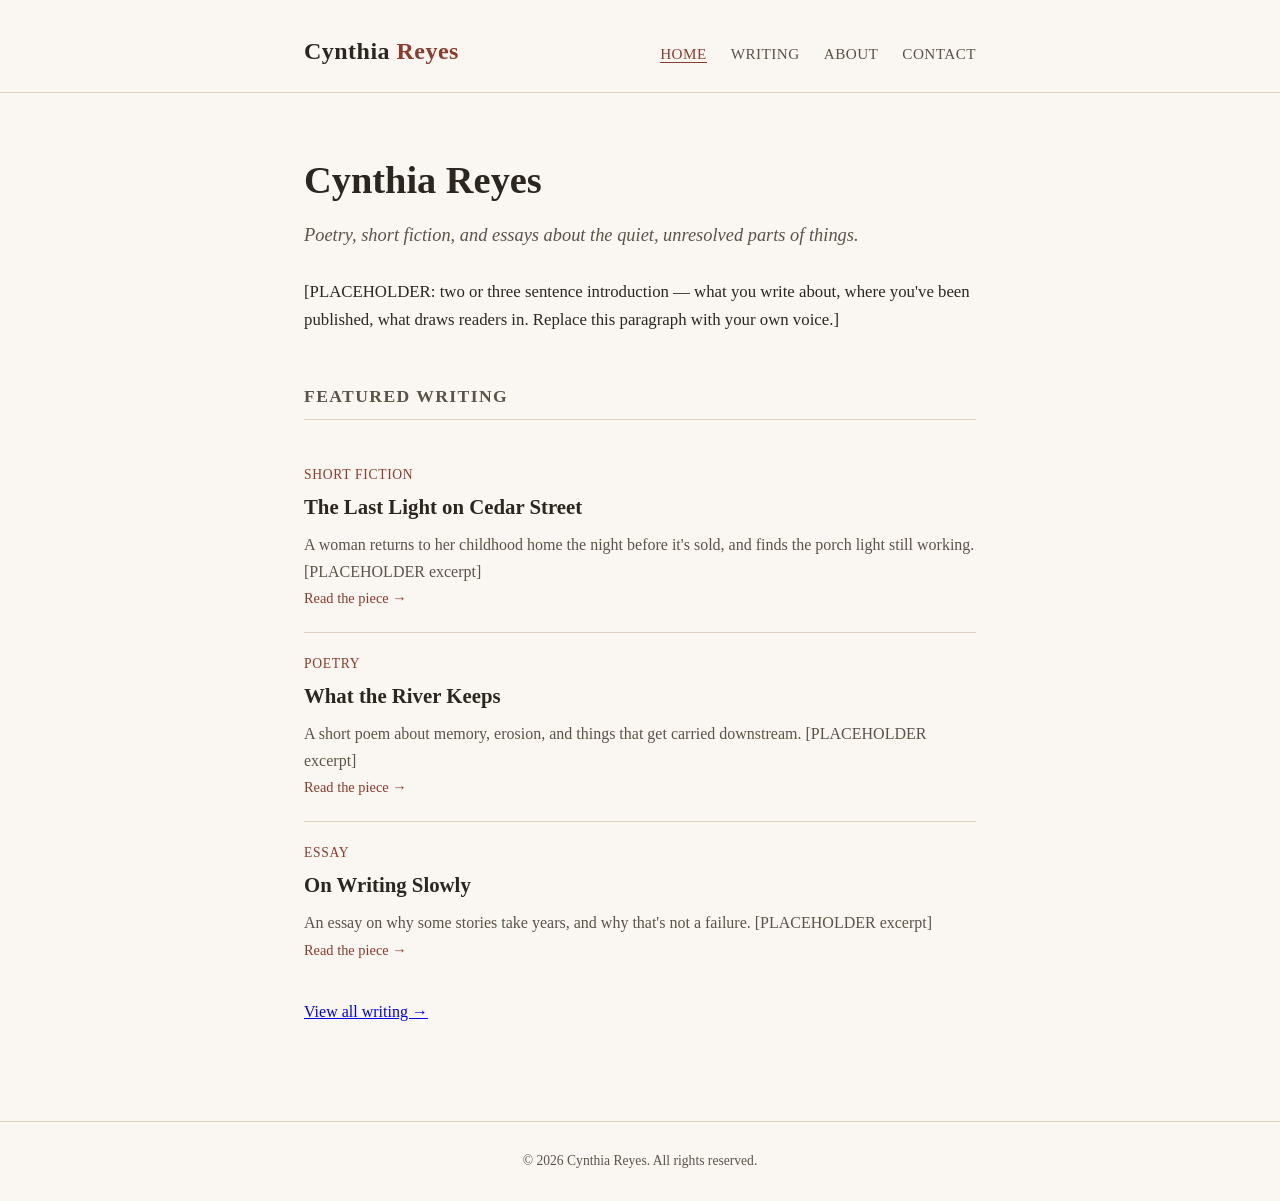
==== index.html @ 250b8034 "Scaffold static creative-writing portfolio site Simple HTML/CSS site with home, writing index, about" ====
<!DOCTYPE html>
<html lang="en">
<head>
  <meta charset="UTF-8">
  <meta name="viewport" content="width=device-width, initial-scale=1.0">
  <title>Cynthia Reyes &mdash; Writing</title>
  <meta name="description" content="Creative writing portfolio of Cynthia Reyes &mdash; poetry, short fiction, and essays.">
  <link rel="stylesheet" href="css/style.css">
</head>
<body>
  <header class="site-header">
    <div class="wrap">
      <a class="site-title" href="index.html">Cynthia <span class="surname">Reyes</span></a>
      <nav class="site-nav">
        <a href="index.html" class="active">Home</a>
        <a href="writing.html">Writing</a>
        <a href="about.html">About</a>
        <a href="contact.html">Contact</a>
      </nav>
    </div>
  </header>

  <main>
    <div class="wrap">
      <section class="hero">
        <h1>Cynthia Reyes</h1>
        <p class="tagline">Poetry, short fiction, and essays about the quiet, unresolved parts of things.</p>
        <p>
          [PLACEHOLDER: two or three sentence introduction &mdash; what you write about,
          where you've been published, what draws readers in. Replace this paragraph
          with your own voice.]
        </p>
      </section>

      <h2 class="section-title">Featured Writing</h2>
      <ul class="piece-list">
        <li class="piece-card">
          <div class="piece-meta">Short Fiction</div>
          <h3><a href="writing/the-last-light.html">The Last Light on Cedar Street</a></h3>
          <p>A woman returns to her childhood home the night before it's sold, and finds the porch light still working. [PLACEHOLDER excerpt]</p>
          <a class="read-more" href="writing/the-last-light.html">Read the piece &rarr;</a>
        </li>
        <li class="piece-card">
          <div class="piece-meta">Poetry</div>
          <h3><a href="writing/what-the-river-keeps.html">What the River Keeps</a></h3>
          <p>A short poem about memory, erosion, and things that get carried downstream. [PLACEHOLDER excerpt]</p>
          <a class="read-more" href="writing/what-the-river-keeps.html">Read the piece &rarr;</a>
        </li>
        <li class="piece-card">
          <div class="piece-meta">Essay</div>
          <h3><a href="writing/on-writing-slowly.html">On Writing Slowly</a></h3>
          <p>An essay on why some stories take years, and why that's not a failure. [PLACEHOLDER excerpt]</p>
          <a class="read-more" href="writing/on-writing-slowly.html">Read the piece &rarr;</a>
        </li>
      </ul>

      <p><a href="writing.html">View all writing &rarr;</a></p>
    </div>
  </main>

  <footer class="site-footer">
    <div class="wrap">
      &copy; 2026 Cynthia Reyes. All rights reserved.
    </div>
  </footer>
</body>
</html>
---- css/style.css ----
:root {
  --bg: #faf7f2;
  --bg-alt: #f1ebe1;
  --ink: #2b2620;
  --ink-soft: #5c5348;
  --accent: #8c3b2e;
  --border: #ddd2c0;
  --max-width: 720px;
}

* {
  box-sizing: border-box;
}

body {
  margin: 0;
  background: var(--bg);
  color: var(--ink);
  font-family: "Iowan Old Style", "Palatino Linotype", Palatino, Georgia, "Times New Roman", serif;
  line-height: 1.65;
}

.wrap {
  max-width: var(--max-width);
  margin: 0 auto;
  padding: 0 24px;
}

header.site-header {
  border-bottom: 1px solid var(--border);
  padding: 32px 0 20px;
}

header.site-header .wrap {
  display: flex;
  justify-content: space-between;
  align-items: baseline;
  flex-wrap: wrap;
  gap: 12px;
}

.site-title {
  font-size: 1.5rem;
  letter-spacing: 0.02em;
  text-decoration: none;
  color: var(--ink);
  font-weight: 600;
}

.site-title .surname {
  color: var(--accent);
}

nav.site-nav a {
  color: var(--ink-soft);
  text-decoration: none;
  margin-left: 20px;
  font-size: 0.95rem;
  letter-spacing: 0.03em;
  text-transform: uppercase;
}

nav.site-nav a:first-child {
  margin-left: 0;
}

nav.site-nav a:hover,
nav.site-nav a.active {
  color: var(--accent);
  border-bottom: 1px solid var(--accent);
}

main {
  padding: 56px 0 80px;
}

.hero h1 {
  font-size: 2.4rem;
  margin: 0 0 8px;
}

.hero .tagline {
  color: var(--ink-soft);
  font-style: italic;
  margin: 0 0 28px;
  font-size: 1.15rem;
}

.hero p {
  font-size: 1.05rem;
}

.section-title {
  font-size: 1.1rem;
  text-transform: uppercase;
  letter-spacing: 0.08em;
  color: var(--ink-soft);
  border-bottom: 1px solid var(--border);
  padding-bottom: 8px;
  margin: 48px 0 24px;
}

.piece-list {
  list-style: none;
  margin: 0;
  padding: 0;
}

.piece-card {
  padding: 20px 0;
  border-bottom: 1px solid var(--border);
}

.piece-card:last-child {
  border-bottom: none;
}

.piece-card .piece-meta {
  font-size: 0.85rem;
  text-transform: uppercase;
  letter-spacing: 0.05em;
  color: var(--accent);
  margin-bottom: 4px;
}

.piece-card h3 {
  margin: 0 0 8px;
  font-size: 1.3rem;
}

.piece-card h3 a {
  color: var(--ink);
  text-decoration: none;
}

.piece-card h3 a:hover {
  color: var(--accent);
}

.piece-card p {
  margin: 0;
  color: var(--ink-soft);
}

.read-more {
  color: var(--accent);
  text-decoration: none;
  font-size: 0.9rem;
}

.piece-header {
  margin-bottom: 32px;
}

.piece-header .piece-meta {
  font-size: 0.85rem;
  text-transform: uppercase;
  letter-spacing: 0.05em;
  color: var(--accent);
  margin-bottom: 8px;
}

.piece-header h1 {
  margin: 0 0 12px;
}

.piece-body p {
  margin: 0 0 20px;
}

.back-link {
  display: inline-block;
  margin-top: 32px;
  color: var(--ink-soft);
  text-decoration: none;
  font-size: 0.9rem;
}

.back-link:hover {
  color: var(--accent);
}

.about-photo {
  width: 160px;
  height: 160px;
  border-radius: 50%;
  background: var(--bg-alt);
  border: 1px solid var(--border);
  display: flex;
  align-items: center;
  justify-content: center;
  color: var(--ink-soft);
  font-size: 0.8rem;
  text-align: center;
  margin-bottom: 28px;
}

.contact-list {
  list-style: none;
  padding: 0;
}

.contact-list li {
  margin-bottom: 12px;
}

.contact-list a {
  color: var(--accent);
  text-decoration: none;
  font-size: 1.05rem;
}

.contact-list a:hover {
  text-decoration: underline;
}

footer.site-footer {
  border-top: 1px solid var(--border);
  padding: 28px 0;
  color: var(--ink-soft);
  font-size: 0.85rem;
  text-align: center;
}

.placeholder-note {
  background: var(--bg-alt);
  border: 1px dashed var(--border);
  padding: 12px 16px;
  font-size: 0.85rem;
  color: var(--ink-soft);
  border-radius: 4px;
  margin-bottom: 32px;
}

@media (max-width: 480px) {
  header.site-header .wrap {
    flex-direction: column;
    align-items: flex-start;
  }

  nav.site-nav a {
    margin-left: 0;
    margin-right: 16px;
  }
}
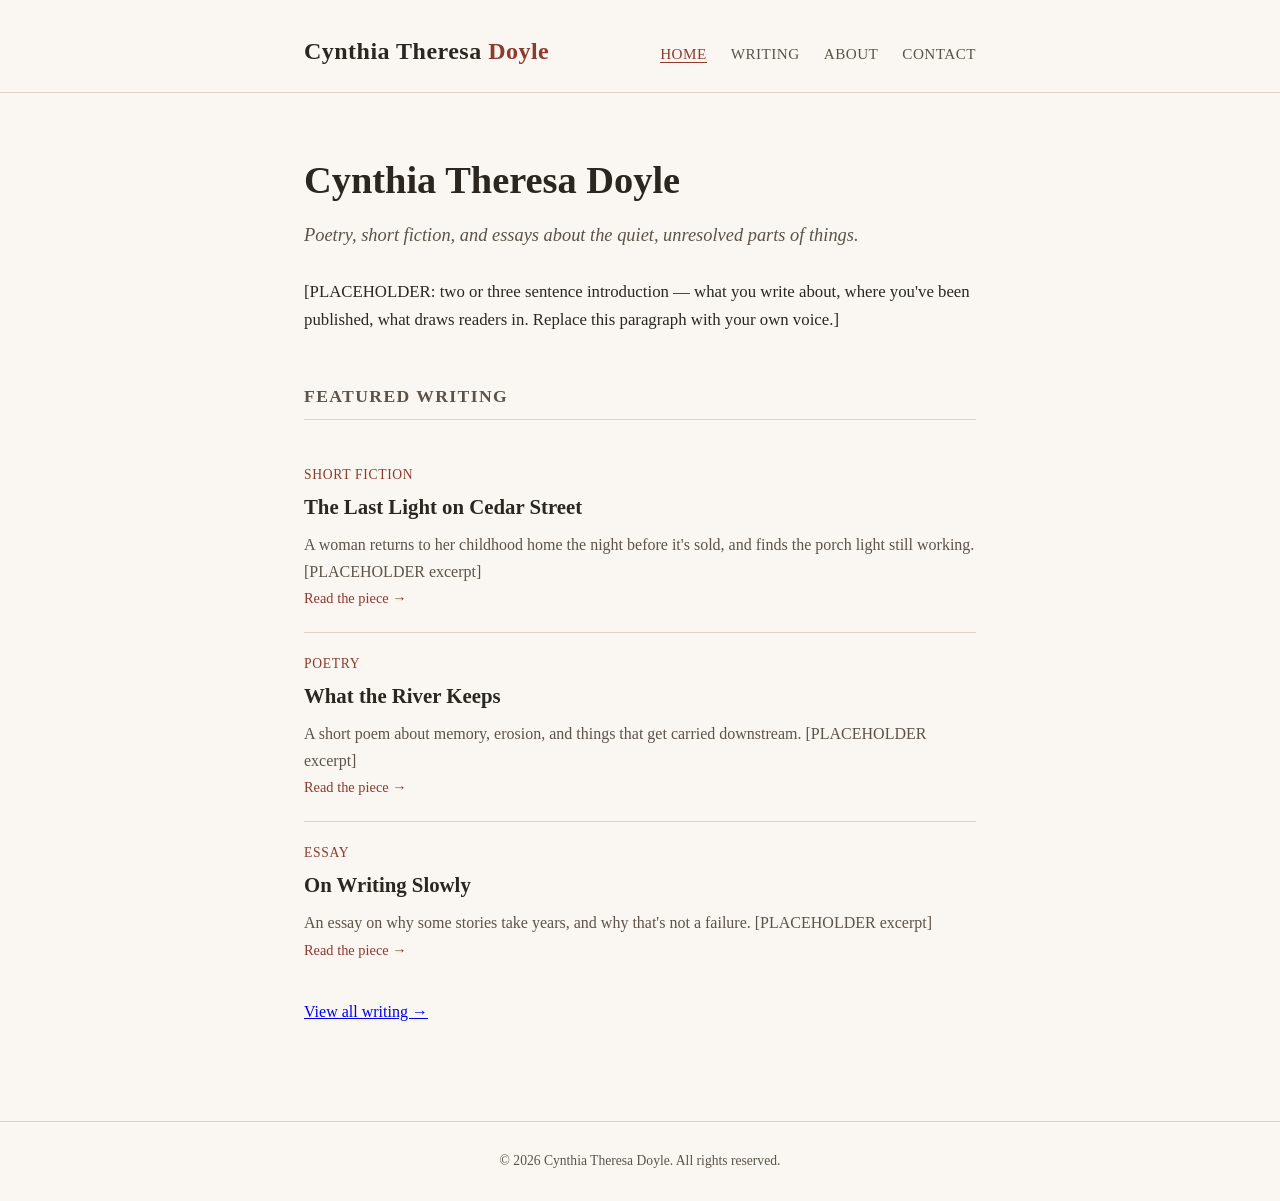
==== commit 6dc37948: "Set real domain and name Update CNAME to cynthiatheresadoyle.com, replace the placeholder name with " ====
--- a/index.html
+++ b/index.html
@@ -3,14 +3,14 @@
 <head>
   <meta charset="UTF-8">
   <meta name="viewport" content="width=device-width, initial-scale=1.0">
-  <title>Cynthia Reyes &mdash; Writing</title>
-  <meta name="description" content="Creative writing portfolio of Cynthia Reyes &mdash; poetry, short fiction, and essays.">
+  <title>Cynthia Theresa Doyle &mdash; Writing</title>
+  <meta name="description" content="Creative writing portfolio of Cynthia Theresa Doyle &mdash; poetry, short fiction, and essays.">
   <link rel="stylesheet" href="css/style.css">
 </head>
 <body>
   <header class="site-header">
     <div class="wrap">
-      <a class="site-title" href="index.html">Cynthia <span class="surname">Reyes</span></a>
+      <a class="site-title" href="index.html">Cynthia Theresa <span class="surname">Doyle</span></a>
       <nav class="site-nav">
         <a href="index.html" class="active">Home</a>
         <a href="writing.html">Writing</a>
@@ -23,7 +23,7 @@
   <main>
     <div class="wrap">
       <section class="hero">
-        <h1>Cynthia Reyes</h1>
+        <h1>Cynthia Theresa Doyle</h1>
         <p class="tagline">Poetry, short fiction, and essays about the quiet, unresolved parts of things.</p>
         <p>
           [PLACEHOLDER: two or three sentence introduction &mdash; what you write about,
@@ -60,7 +60,7 @@
 
   <footer class="site-footer">
     <div class="wrap">
-      &copy; 2026 Cynthia Reyes. All rights reserved.
+      &copy; 2026 Cynthia Theresa Doyle. All rights reserved.
     </div>
   </footer>
 </body>
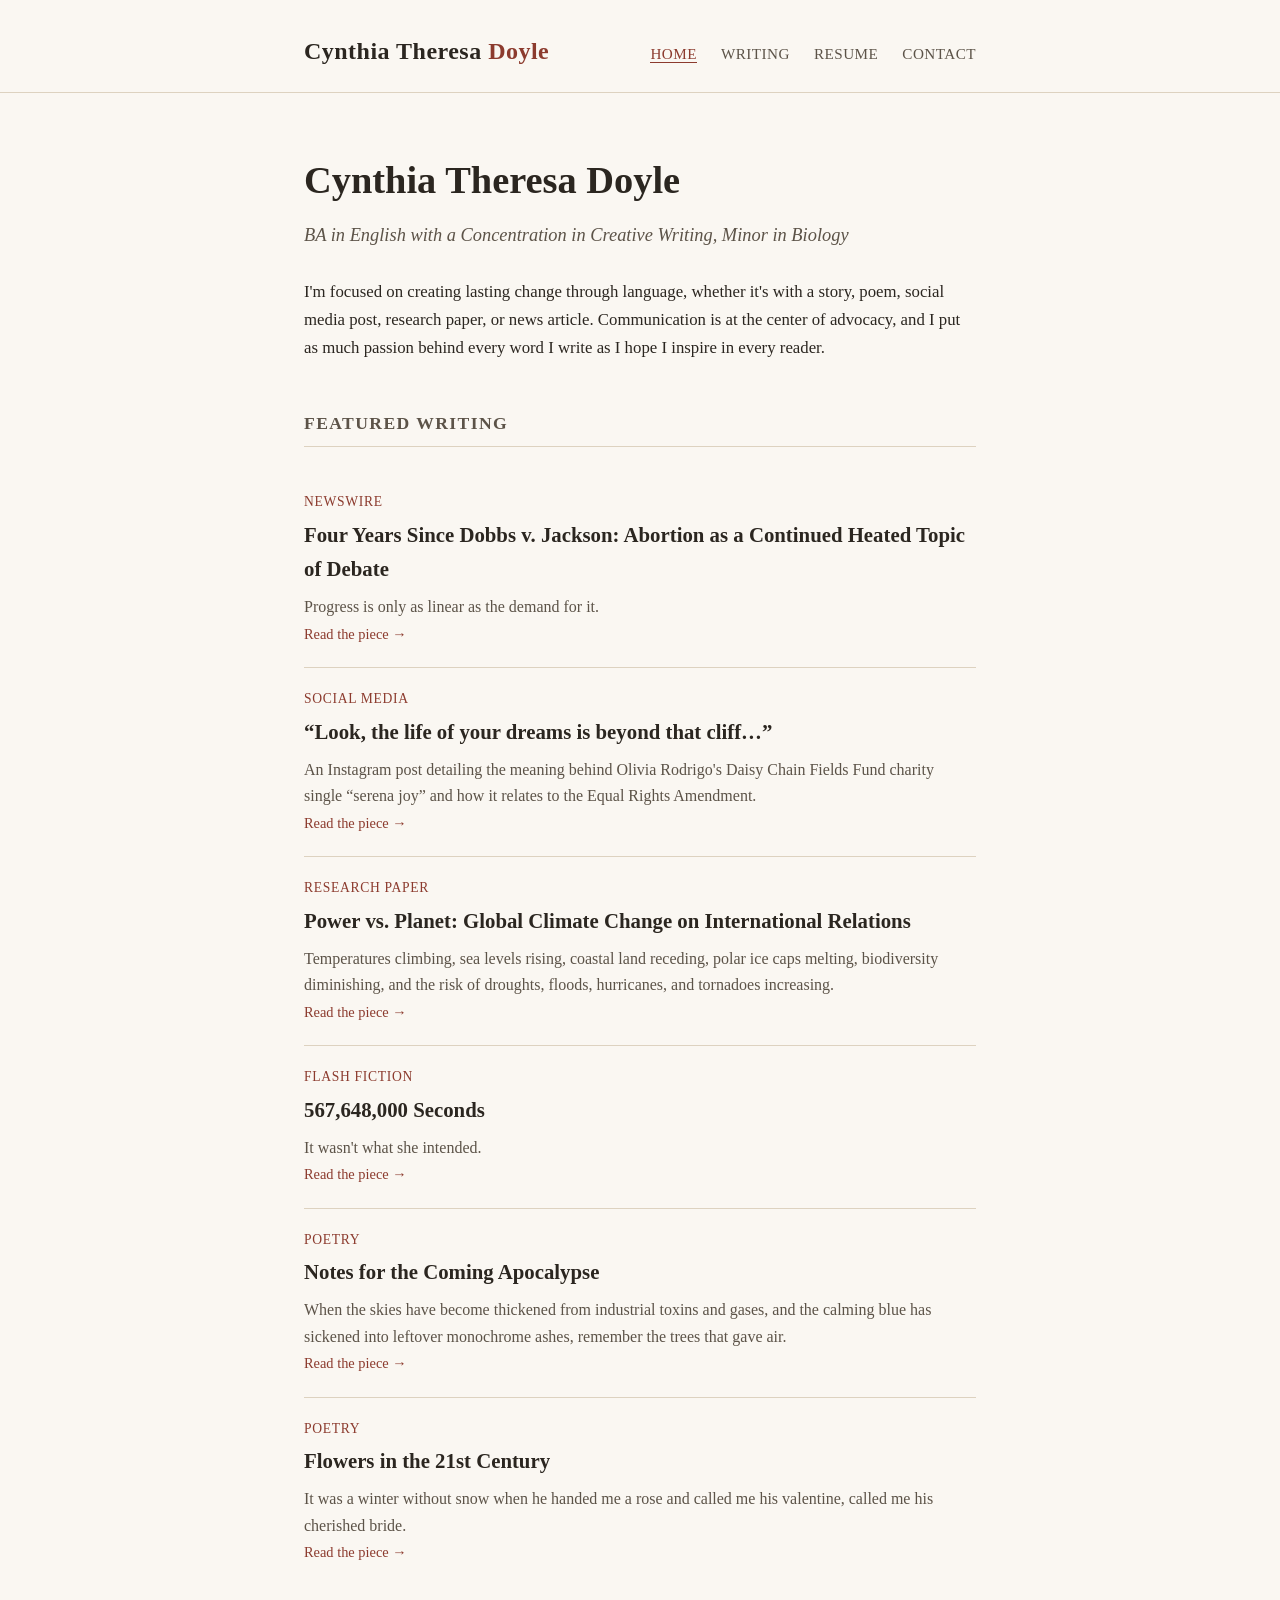
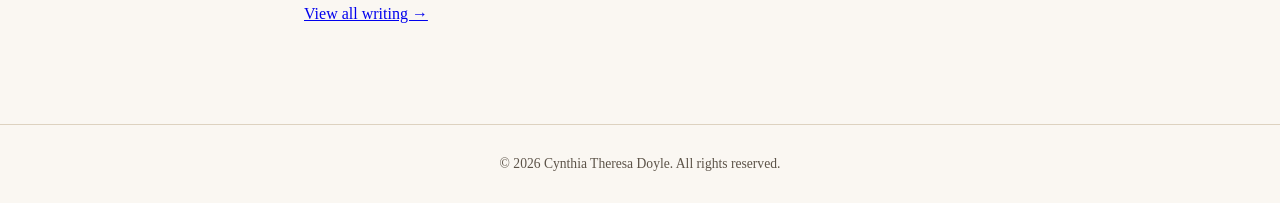
==== commit 91392ee8: "Replace fictional placeholder content with real portfolio Rebuild the site around Cynthia's actual w" ====
--- a/index.html
+++ b/index.html
@@ -4,7 +4,7 @@
   <meta charset="UTF-8">
   <meta name="viewport" content="width=device-width, initial-scale=1.0">
   <title>Cynthia Theresa Doyle &mdash; Writing</title>
-  <meta name="description" content="Creative writing portfolio of Cynthia Theresa Doyle &mdash; poetry, short fiction, and essays.">
+  <meta name="description" content="Writing portfolio of Cynthia Theresa Doyle &mdash; journalism, social media campaigns, research writing, fiction, and poetry.">
   <link rel="stylesheet" href="css/style.css">
 </head>
 <body>
@@ -14,7 +14,7 @@
       <nav class="site-nav">
         <a href="index.html" class="active">Home</a>
         <a href="writing.html">Writing</a>
-        <a href="about.html">About</a>
+        <a href="resume.html">Resume</a>
         <a href="contact.html">Contact</a>
       </nav>
     </div>
@@ -24,33 +24,52 @@
     <div class="wrap">
       <section class="hero">
         <h1>Cynthia Theresa Doyle</h1>
-        <p class="tagline">Poetry, short fiction, and essays about the quiet, unresolved parts of things.</p>
+        <p class="tagline">BA in English with a Concentration in Creative Writing, Minor in Biology</p>
         <p>
-          [PLACEHOLDER: two or three sentence introduction &mdash; what you write about,
-          where you've been published, what draws readers in. Replace this paragraph
-          with your own voice.]
+          I'm focused on creating lasting change through language, whether it's with a story,
+          poem, social media post, research paper, or news article. Communication is at the
+          center of advocacy, and I put as much passion behind every word I write as I hope
+          I inspire in every reader.
         </p>
       </section>
 
       <h2 class="section-title">Featured Writing</h2>
       <ul class="piece-list">
         <li class="piece-card">
-          <div class="piece-meta">Short Fiction</div>
-          <h3><a href="writing/the-last-light.html">The Last Light on Cedar Street</a></h3>
-          <p>A woman returns to her childhood home the night before it's sold, and finds the porch light still working. [PLACEHOLDER excerpt]</p>
-          <a class="read-more" href="writing/the-last-light.html">Read the piece &rarr;</a>
+          <div class="piece-meta">Newswire</div>
+          <h3><a href="writing/dobbs-v-jackson.html">Four Years Since Dobbs v. Jackson: Abortion as a Continued Heated Topic of Debate</a></h3>
+          <p>Progress is only as linear as the demand for it.</p>
+          <a class="read-more" href="writing/dobbs-v-jackson.html">Read the piece &rarr;</a>
+        </li>
+        <li class="piece-card">
+          <div class="piece-meta">Social Media</div>
+          <h3><a href="writing/era-social-campaign.html">&ldquo;Look, the life of your dreams is beyond that cliff&hellip;&rdquo;</a></h3>
+          <p>An Instagram post detailing the meaning behind Olivia Rodrigo's Daisy Chain Fields Fund charity single &ldquo;serena joy&rdquo; and how it relates to the Equal Rights Amendment.</p>
+          <a class="read-more" href="writing/era-social-campaign.html">Read the piece &rarr;</a>
+        </li>
+        <li class="piece-card">
+          <div class="piece-meta">Research Paper</div>
+          <h3><a href="writing/climate-change-international-relations.html">Power vs. Planet: Global Climate Change on International Relations</a></h3>
+          <p>Temperatures climbing, sea levels rising, coastal land receding, polar ice caps melting, biodiversity diminishing, and the risk of droughts, floods, hurricanes, and tornadoes increasing.</p>
+          <a class="read-more" href="writing/climate-change-international-relations.html">Read the piece &rarr;</a>
+        </li>
+        <li class="piece-card">
+          <div class="piece-meta">Flash Fiction</div>
+          <h3><a href="writing/567648000-seconds.html">567,648,000 Seconds</a></h3>
+          <p>It wasn't what she intended.</p>
+          <a class="read-more" href="writing/567648000-seconds.html">Read the piece &rarr;</a>
         </li>
         <li class="piece-card">
           <div class="piece-meta">Poetry</div>
-          <h3><a href="writing/what-the-river-keeps.html">What the River Keeps</a></h3>
-          <p>A short poem about memory, erosion, and things that get carried downstream. [PLACEHOLDER excerpt]</p>
-          <a class="read-more" href="writing/what-the-river-keeps.html">Read the piece &rarr;</a>
+          <h3><a href="writing/notes-for-the-coming-apocalypse.html">Notes for the Coming Apocalypse</a></h3>
+          <p>When the skies have become thickened from industrial toxins and gases, and the calming blue has sickened into leftover monochrome ashes, remember the trees that gave air.</p>
+          <a class="read-more" href="writing/notes-for-the-coming-apocalypse.html">Read the piece &rarr;</a>
         </li>
         <li class="piece-card">
-          <div class="piece-meta">Essay</div>
-          <h3><a href="writing/on-writing-slowly.html">On Writing Slowly</a></h3>
-          <p>An essay on why some stories take years, and why that's not a failure. [PLACEHOLDER excerpt]</p>
-          <a class="read-more" href="writing/on-writing-slowly.html">Read the piece &rarr;</a>
+          <div class="piece-meta">Poetry</div>
+          <h3><a href="writing/flowers-in-the-21st-century.html">Flowers in the 21st Century</a></h3>
+          <p>It was a winter without snow when he handed me a rose and called me his valentine, called me his cherished bride.</p>
+          <a class="read-more" href="writing/flowers-in-the-21st-century.html">Read the piece &rarr;</a>
         </li>
       </ul>
 
--- a/css/style.css
+++ b/css/style.css
@@ -232,6 +232,164 @@
   margin-bottom: 32px;
 }
 
+img {
+  max-width: 100%;
+  height: auto;
+}
+
+.piece-byline {
+  color: var(--ink-soft);
+  font-style: italic;
+  margin: -4px 0 24px;
+  font-size: 0.95rem;
+}
+
+.piece-body h2 {
+  font-size: 1.25rem;
+  margin: 36px 0 16px;
+}
+
+.piece-body ul,
+.piece-body ol {
+  margin: 0 0 20px;
+  padding-left: 24px;
+}
+
+.piece-body li {
+  margin-bottom: 8px;
+}
+
+figure.piece-figure {
+  margin: 28px 0;
+  text-align: center;
+}
+
+figure.piece-figure img {
+  border: 1px solid var(--border);
+  border-radius: 4px;
+}
+
+figure.piece-figure figcaption {
+  font-size: 0.85rem;
+  color: var(--ink-soft);
+  margin-top: 8px;
+  font-style: italic;
+}
+
+.pull-quote {
+  border-left: 3px solid var(--accent);
+  padding-left: 20px;
+  margin: 28px 0;
+  font-style: italic;
+  font-size: 1.15rem;
+  color: var(--ink-soft);
+}
+
+.pull-quote cite {
+  display: block;
+  font-style: normal;
+  font-size: 0.85rem;
+  margin-top: 8px;
+  text-transform: uppercase;
+  letter-spacing: 0.05em;
+}
+
+.poem-stanza {
+  margin: 0 0 20px;
+}
+
+.poem-stanza .stanza-number {
+  color: var(--accent);
+  font-weight: 600;
+  margin-right: 8px;
+}
+
+.campaign-meta {
+  list-style: none;
+  margin: 0 0 32px;
+  padding: 0;
+  background: var(--bg-alt);
+  border: 1px solid var(--border);
+  border-radius: 4px;
+  padding: 16px 20px;
+}
+
+.campaign-meta li {
+  margin-bottom: 8px;
+}
+
+.campaign-meta li:last-child {
+  margin-bottom: 0;
+}
+
+.slide-block {
+  padding: 20px 0;
+  border-bottom: 1px solid var(--border);
+}
+
+.slide-block:last-child {
+  border-bottom: none;
+}
+
+.slide-block h3 {
+  margin: 0 0 8px;
+  font-size: 1.05rem;
+  color: var(--accent);
+}
+
+.slide-block .slide-headline {
+  font-weight: 600;
+  margin: 0 0 6px;
+}
+
+.slide-block .slide-subtext {
+  margin: 0 0 6px;
+  color: var(--ink-soft);
+}
+
+.slide-block .slide-visual {
+  font-size: 0.85rem;
+  color: var(--ink-soft);
+  font-style: italic;
+  margin: 0;
+}
+
+.hashtags {
+  color: var(--accent);
+  font-size: 0.95rem;
+}
+
+.resume-section {
+  margin-bottom: 40px;
+}
+
+.resume-section h2 {
+  font-size: 1rem;
+  text-transform: uppercase;
+  letter-spacing: 0.08em;
+  color: var(--ink-soft);
+  border-bottom: 1px solid var(--border);
+  padding-bottom: 8px;
+  margin: 0 0 20px;
+}
+
+.resume-entry {
+  margin-bottom: 16px;
+}
+
+.resume-entry:last-child {
+  margin-bottom: 0;
+}
+
+.resume-entry .entry-title {
+  font-weight: 600;
+}
+
+.resume-entry .entry-meta {
+  color: var(--ink-soft);
+  font-size: 0.9rem;
+}
+
 @media (max-width: 480px) {
   header.site-header .wrap {
     flex-direction: column;
